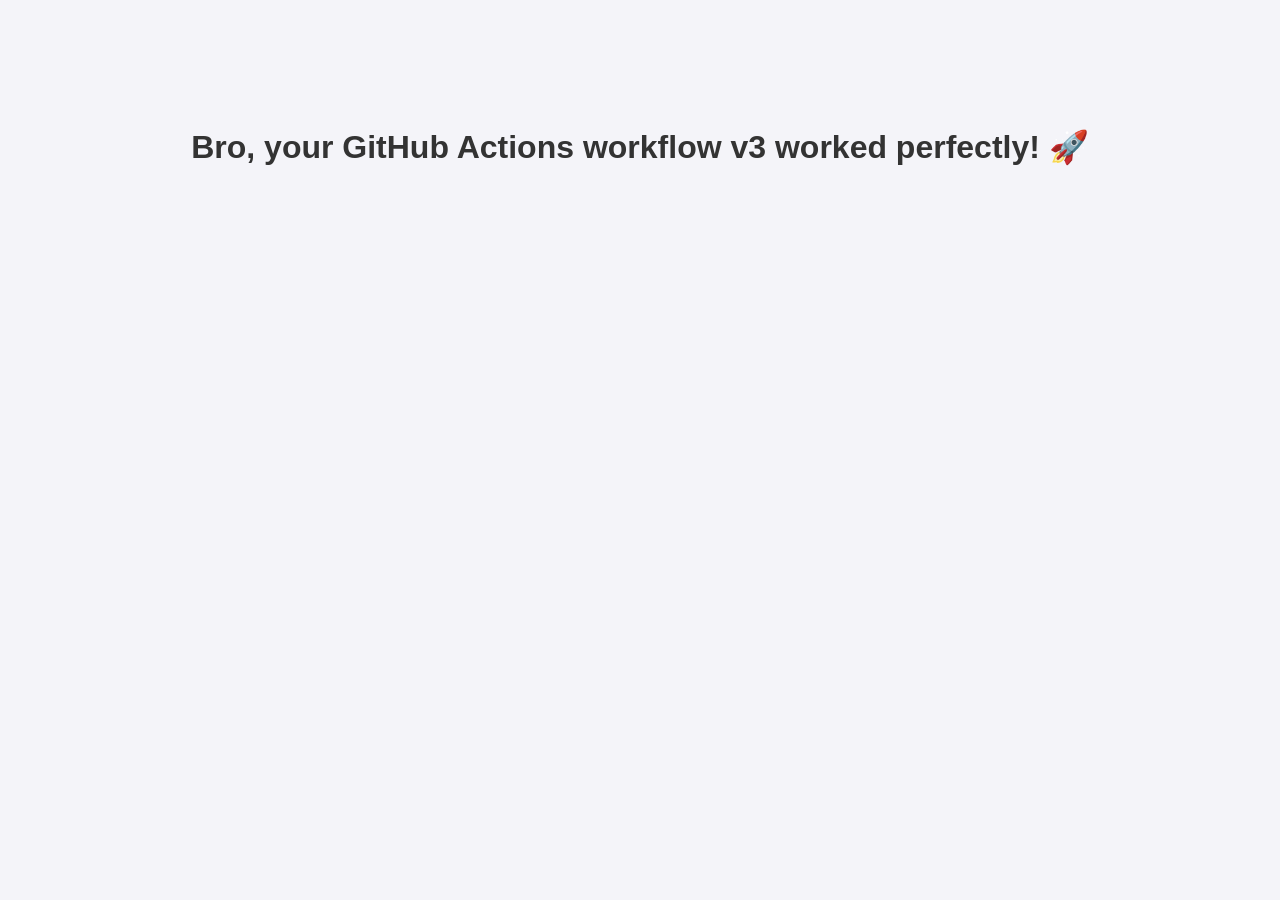
==== index.html @ 8fa83469 "adding cd part in action.yaml" ====
<!DOCTYPE html>
<html lang="en">
<head>
    <meta charset="UTF-8">
    <title>GitHub Actions Demo</title>
    <style>
        body { font-family: sans-serif; text-align: center; margin-top: 10%; background: #f4f4f9; }
        h1 { color: #333; }
    </style>
</head>
<body>
    <h1>Bro, your GitHub Actions workflow v3 worked perfectly! 🚀</h1>
</body>
</html>
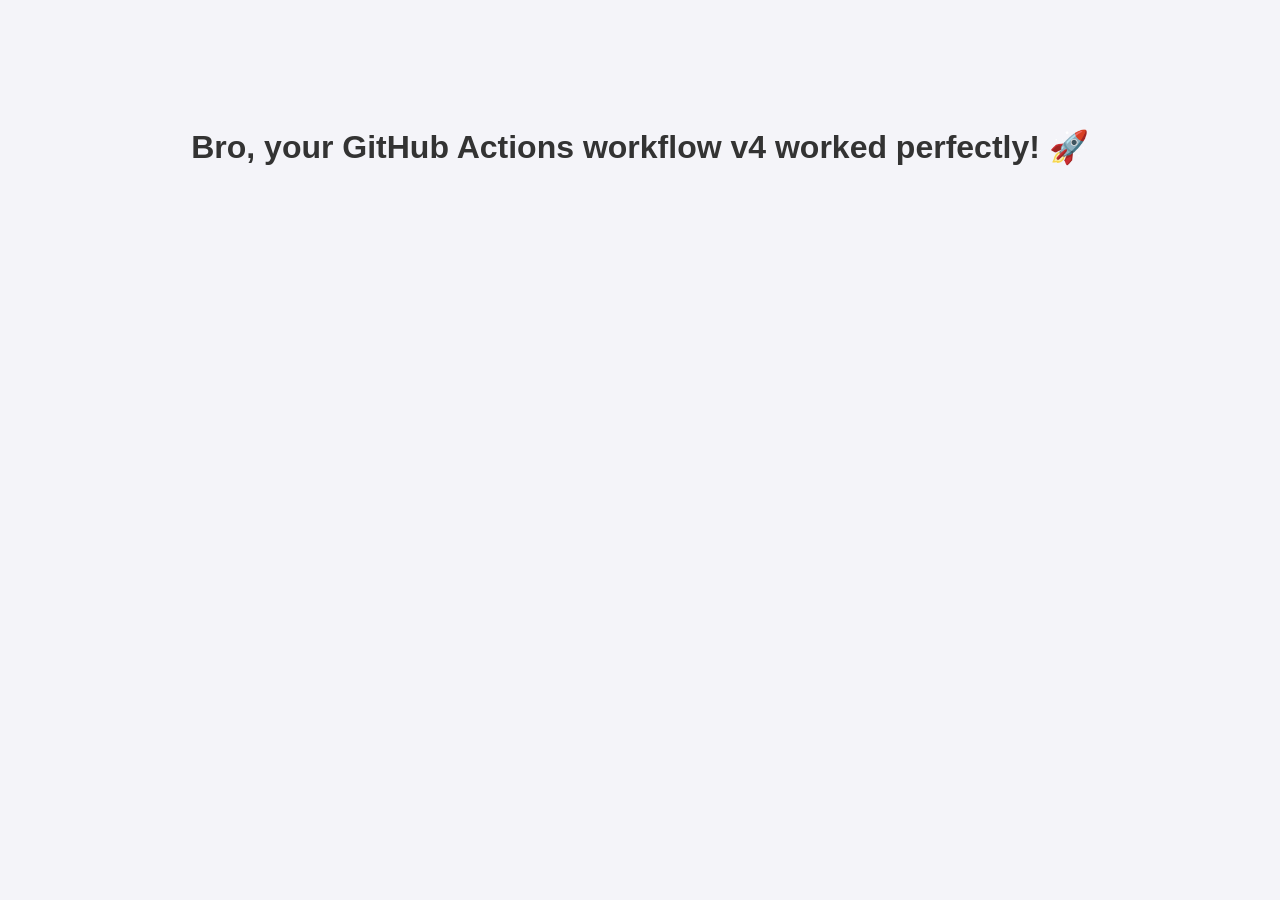
==== commit 891b28f2: "version4" ====
--- a/index.html
+++ b/index.html
@@ -9,6 +9,6 @@
     </style>
 </head>
 <body>
-    <h1>Bro, your GitHub Actions workflow v3 worked perfectly! 🚀</h1>
+    <h1>Bro, your GitHub Actions workflow v4 worked perfectly! 🚀</h1>
 </body>
 </html>
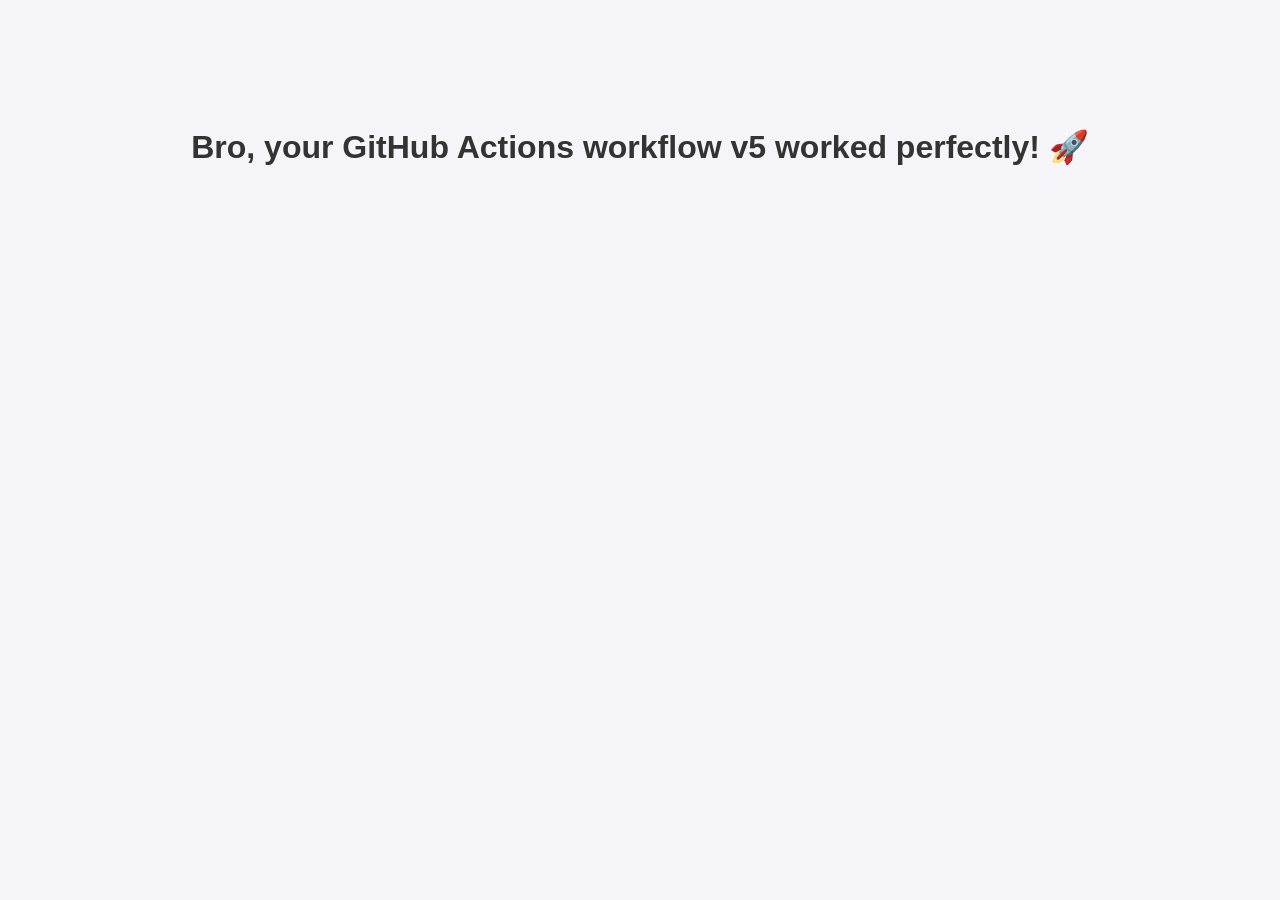
==== commit 6e616553: "updated version5" ====
--- a/index.html
+++ b/index.html
@@ -9,6 +9,6 @@
     </style>
 </head>
 <body>
-    <h1>Bro, your GitHub Actions workflow v4 worked perfectly! 🚀</h1>
+    <h1>Bro, your GitHub Actions workflow v5  worked perfectly! 🚀</h1>
 </body>
 </html>
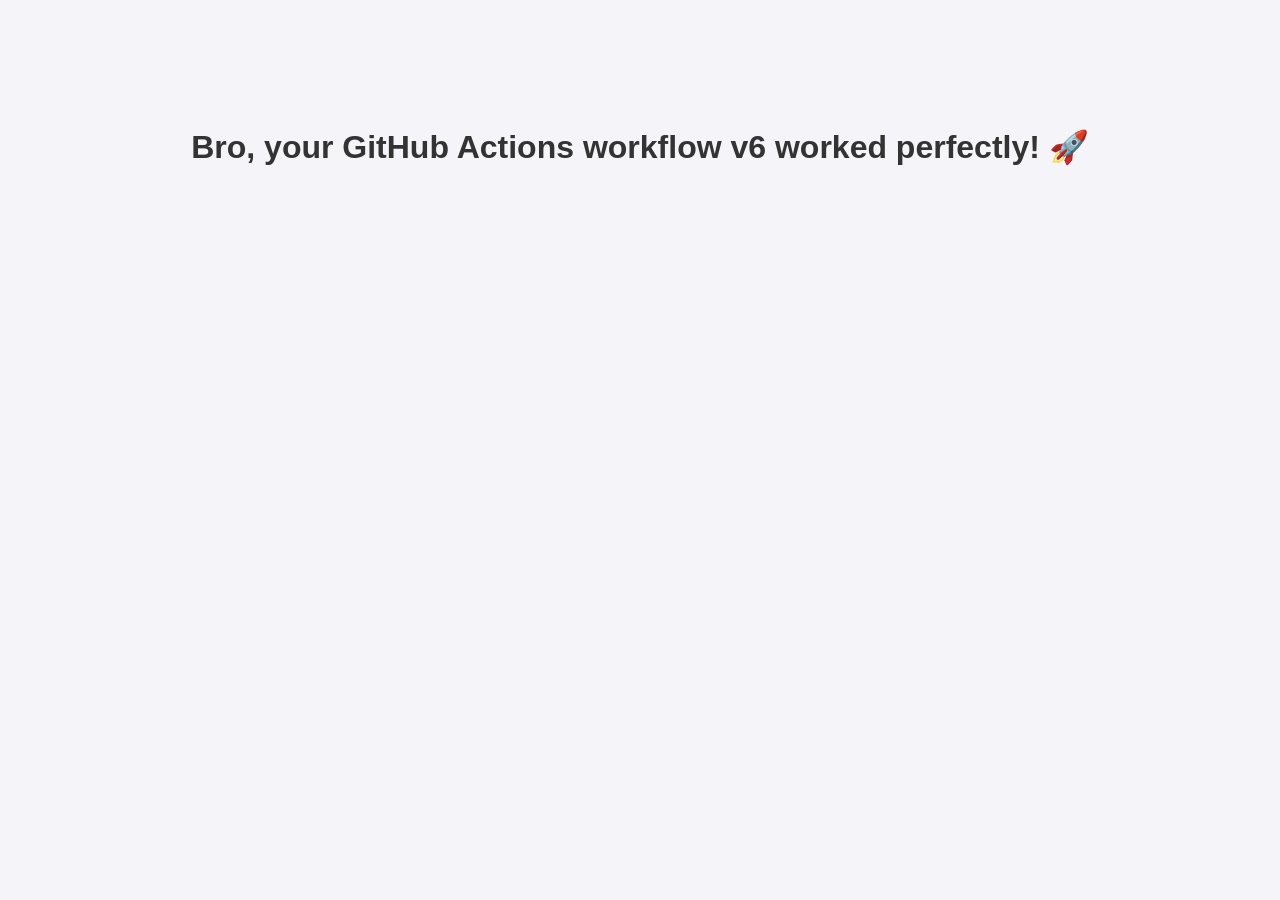
==== commit dc656b78: "version6" ====
--- a/index.html
+++ b/index.html
@@ -9,6 +9,6 @@
     </style>
 </head>
 <body>
-    <h1>Bro, your GitHub Actions workflow v5  worked perfectly! 🚀</h1>
+    <h1>Bro, your GitHub Actions workflow v6 worked perfectly! 🚀</h1>
 </body>
 </html>
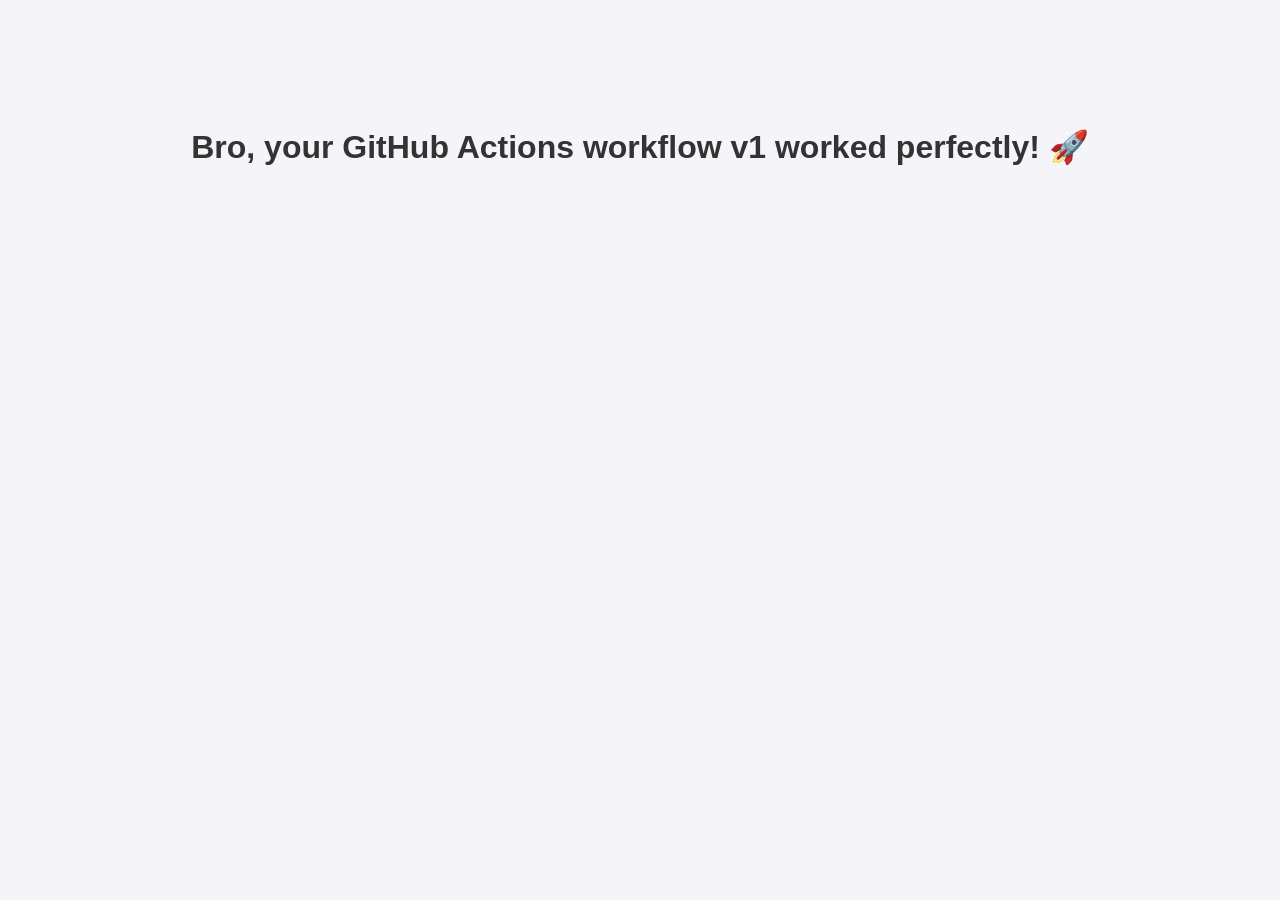
==== commit 63457250: "created new cluster" ====
--- a/index.html
+++ b/index.html
@@ -9,6 +9,6 @@
     </style>
 </head>
 <body>
-    <h1>Bro, your GitHub Actions workflow v6 worked perfectly! 🚀</h1>
+    <h1>Bro, your GitHub Actions workflow v1 worked perfectly! 🚀</h1>
 </body>
 </html>
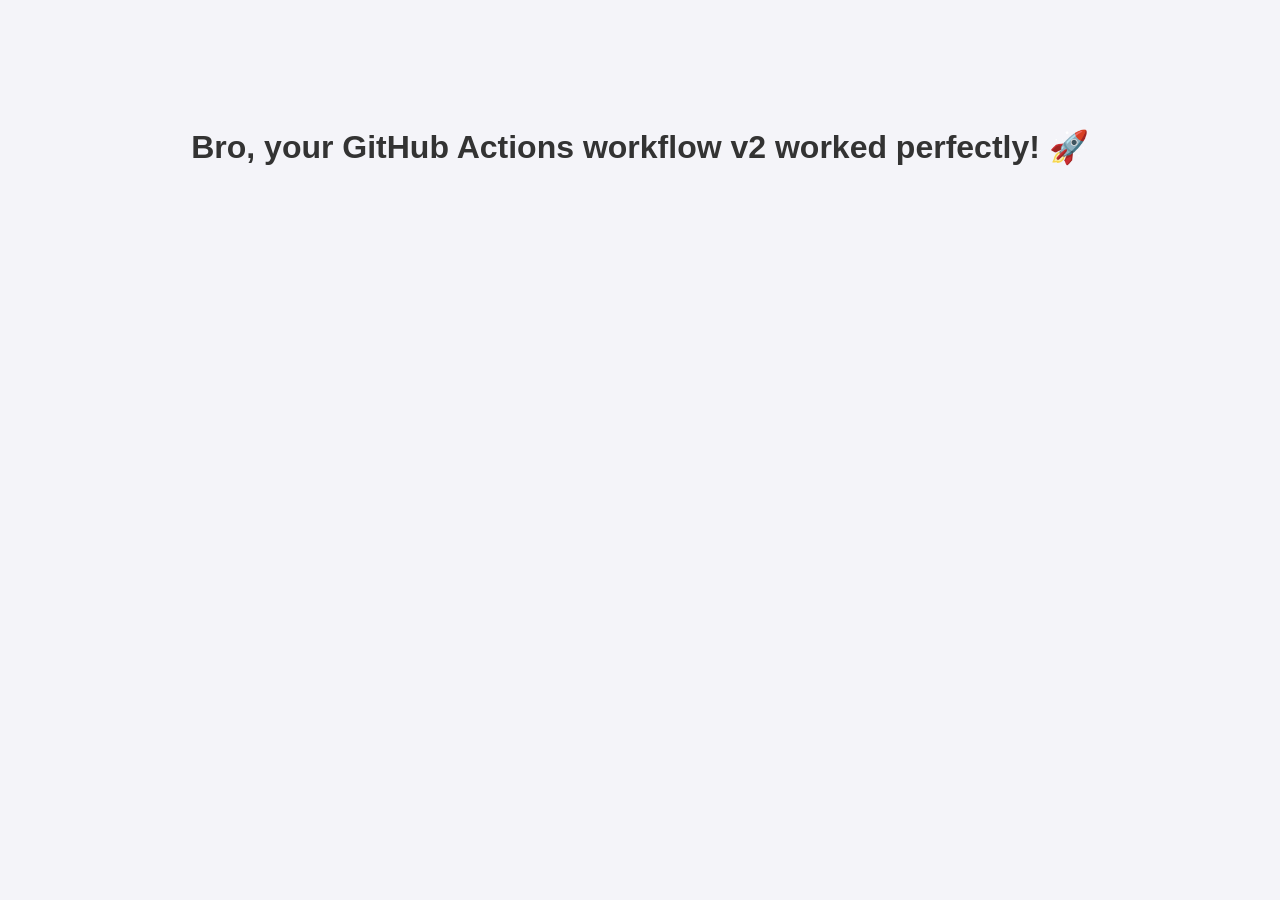
==== commit 670f28fa: "added rollback pipeline" ====
--- a/index.html
+++ b/index.html
@@ -9,6 +9,6 @@
     </style>
 </head>
 <body>
-    <h1>Bro, your GitHub Actions workflow v1 worked perfectly! 🚀</h1>
+    <h1>Bro, your GitHub Actions workflow v2 worked perfectly! 🚀</h1>
 </body>
 </html>
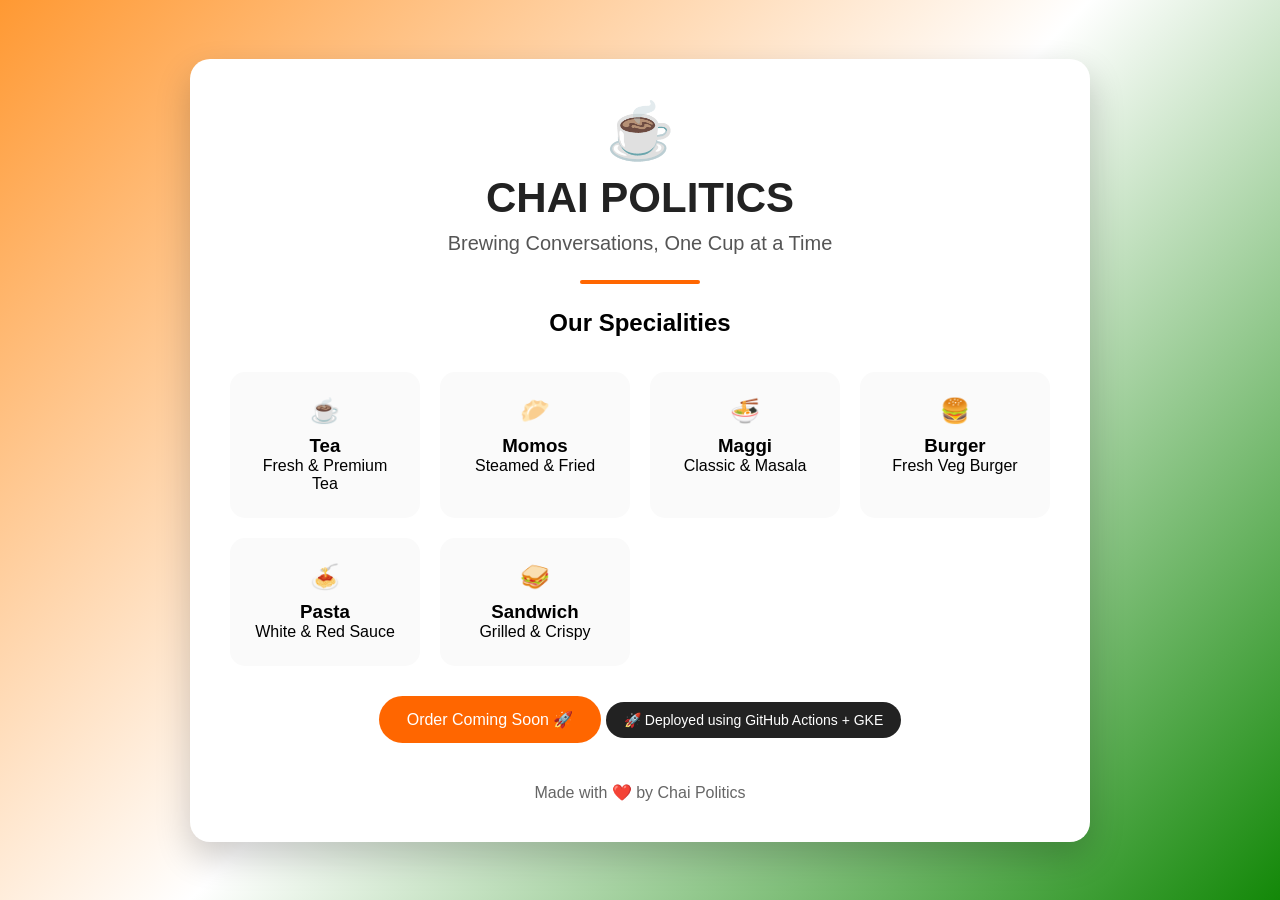
==== commit 3b1d1083: "improved index.html code" ====
--- a/index.html
+++ b/index.html
@@ -1,14 +1,218 @@
 <!DOCTYPE html>
 <html lang="en">
 <head>
-    <meta charset="UTF-8">
-    <title>GitHub Actions Demo</title>
-    <style>
-        body { font-family: sans-serif; text-align: center; margin-top: 10%; background: #f4f4f9; }
-        h1 { color: #333; }
-    </style>
+<meta charset="UTF-8">
+<meta name="viewport" content="width=device-width, initial-scale=1.0">
+
+<title>Chai Politics</title>
+
+<style>
+
+*{
+    margin:0;
+    padding:0;
+    box-sizing:border-box;
+    font-family:Arial, Helvetica, sans-serif;
+}
+
+body{
+    background:linear-gradient(135deg,#FF9933,#ffffff,#138808);
+    min-height:100vh;
+    display:flex;
+    justify-content:center;
+    align-items:center;
+}
+
+.container{
+
+    width:90%;
+    max-width:900px;
+    background:white;
+    border-radius:20px;
+    padding:40px;
+    text-align:center;
+    box-shadow:0 15px 35px rgba(0,0,0,.2);
+
+}
+
+.logo{
+
+    font-size:55px;
+
+}
+
+h1{
+
+    margin-top:10px;
+    color:#222;
+    font-size:42px;
+
+}
+
+.tagline{
+
+    margin-top:10px;
+    color:#555;
+    font-size:20px;
+
+}
+
+.line{
+
+    width:120px;
+    height:4px;
+    background:#ff6600;
+    margin:25px auto;
+    border-radius:20px;
+
+}
+
+.menu{
+
+    display:grid;
+    grid-template-columns:repeat(auto-fit,minmax(180px,1fr));
+    gap:20px;
+    margin-top:35px;
+
+}
+
+.card{
+
+    background:#fafafa;
+    border-radius:15px;
+    padding:25px;
+    transition:.3s;
+
+}
+
+.card:hover{
+
+    transform:translateY(-8px);
+    box-shadow:0 8px 20px rgba(0,0,0,.15);
+
+}
+
+.card h2{
+
+    margin-bottom:10px;
+
+}
+
+.footer{
+
+    margin-top:40px;
+    color:#666;
+
+}
+
+.version{
+
+    margin-top:25px;
+    background:#222;
+    color:white;
+    display:inline-block;
+    padding:10px 18px;
+    border-radius:25px;
+    font-size:14px;
+
+}
+
+.btn{
+
+    display:inline-block;
+    margin-top:30px;
+    background:#ff6600;
+    color:white;
+    text-decoration:none;
+    padding:14px 28px;
+    border-radius:30px;
+    transition:.3s;
+
+}
+
+.btn:hover{
+
+    background:#e65c00;
+
+}
+
+</style>
+
 </head>
+
 <body>
-    <h1>Bro, your GitHub Actions workflow v2 worked perfectly! 🚀</h1>
+
+<div class="container">
+
+<div class="logo">☕</div>
+
+<h1>CHAI POLITICS</h1>
+
+<p class="tagline">
+Brewing Conversations, One Cup at a Time
+</p>
+
+<div class="line"></div>
+
+<h2>Our Specialities</h2>
+
+<div class="menu">
+
+<div class="card">
+<h2>☕</h2>
+<h3>Tea</h3>
+<p>Fresh & Premium Tea</p>
+</div>
+
+<div class="card">
+<h2>🥟</h2>
+<h3>Momos</h3>
+<p>Steamed & Fried</p>
+</div>
+
+<div class="card">
+<h2>🍜</h2>
+<h3>Maggi</h3>
+<p>Classic & Masala</p>
+</div>
+
+<div class="card">
+<h2>🍔</h2>
+<h3>Burger</h3>
+<p>Fresh Veg Burger</p>
+</div>
+
+<div class="card">
+<h2>🍝</h2>
+<h3>Pasta</h3>
+<p>White & Red Sauce</p>
+</div>
+
+<div class="card">
+<h2>🥪</h2>
+<h3>Sandwich</h3>
+<p>Grilled & Crispy</p>
+</div>
+
+</div>
+
+<a href="#" class="btn">
+Order Coming Soon 🚀
+</a>
+
+<div class="version">
+
+🚀 Deployed using GitHub Actions + GKE
+
+</div>
+
+<p class="footer">
+
+Made with ❤️ by Chai Politics
+
+</p>
+
+</div>
+
 </body>
 </html>
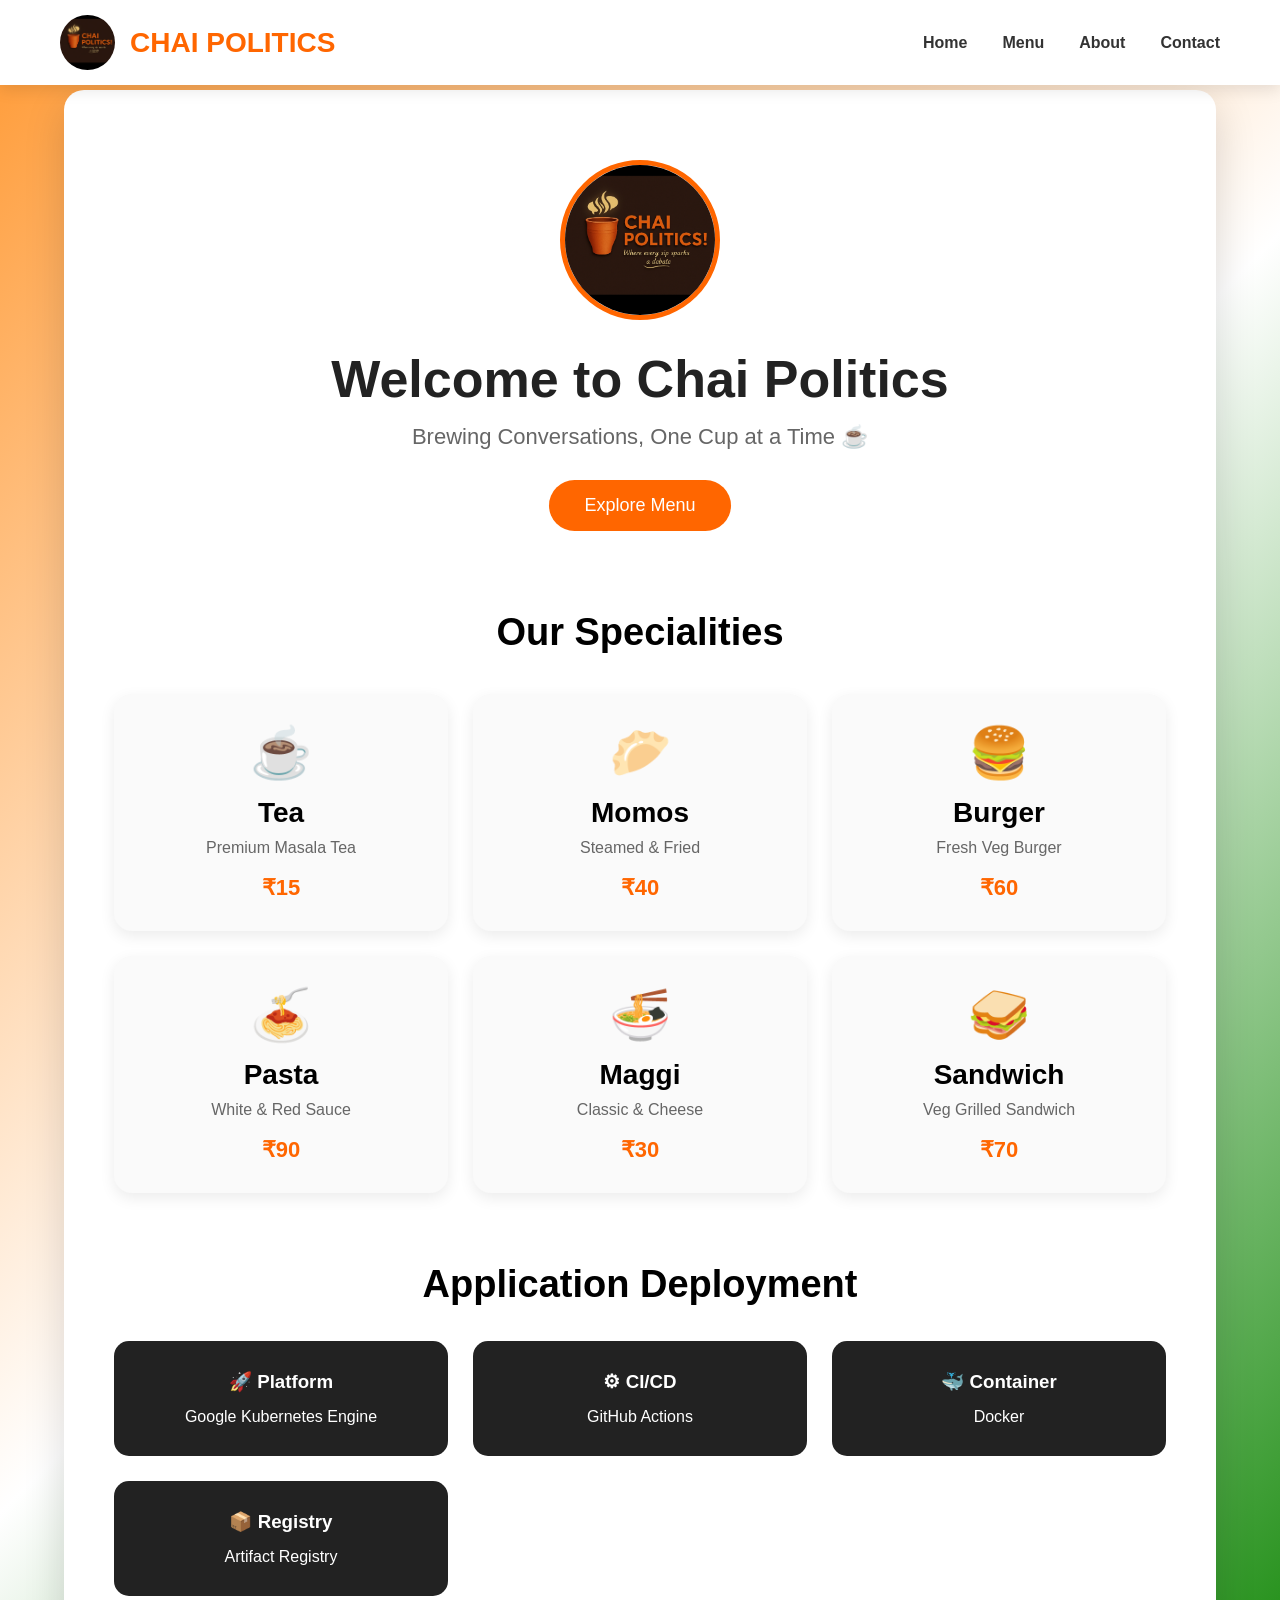
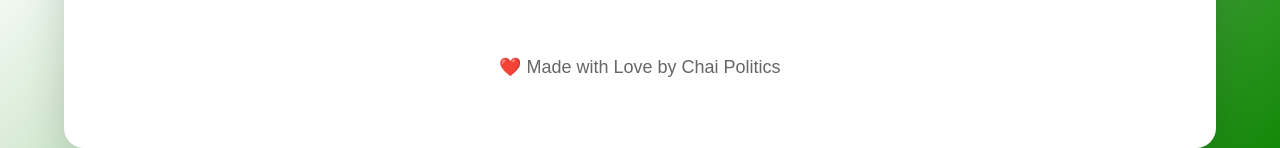
==== commit c107b342: "added css" ====
--- a/index.html
+++ b/index.html
@@ -1,218 +1,145 @@
 <!DOCTYPE html>
 <html lang="en">
+
 <head>
-<meta charset="UTF-8">
-<meta name="viewport" content="width=device-width, initial-scale=1.0">
+    <meta charset="UTF-8">
+    <meta name="viewport" content="width=device-width, initial-scale=1.0">
+    <title>Chai Politics</title>
 
-<title>Chai Politics</title>
-
-<style>
-
-*{
-    margin:0;
-    padding:0;
-    box-sizing:border-box;
-    font-family:Arial, Helvetica, sans-serif;
-}
-
-body{
-    background:linear-gradient(135deg,#FF9933,#ffffff,#138808);
-    min-height:100vh;
-    display:flex;
-    justify-content:center;
-    align-items:center;
-}
-
-.container{
-
-    width:90%;
-    max-width:900px;
-    background:white;
-    border-radius:20px;
-    padding:40px;
-    text-align:center;
-    box-shadow:0 15px 35px rgba(0,0,0,.2);
-
-}
-
-.logo{
-
-    font-size:55px;
-
-}
-
-h1{
-
-    margin-top:10px;
-    color:#222;
-    font-size:42px;
-
-}
-
-.tagline{
-
-    margin-top:10px;
-    color:#555;
-    font-size:20px;
-
-}
-
-.line{
-
-    width:120px;
-    height:4px;
-    background:#ff6600;
-    margin:25px auto;
-    border-radius:20px;
-
-}
-
-.menu{
-
-    display:grid;
-    grid-template-columns:repeat(auto-fit,minmax(180px,1fr));
-    gap:20px;
-    margin-top:35px;
-
-}
-
-.card{
-
-    background:#fafafa;
-    border-radius:15px;
-    padding:25px;
-    transition:.3s;
-
-}
-
-.card:hover{
-
-    transform:translateY(-8px);
-    box-shadow:0 8px 20px rgba(0,0,0,.15);
-
-}
-
-.card h2{
-
-    margin-bottom:10px;
-
-}
-
-.footer{
-
-    margin-top:40px;
-    color:#666;
-
-}
-
-.version{
-
-    margin-top:25px;
-    background:#222;
-    color:white;
-    display:inline-block;
-    padding:10px 18px;
-    border-radius:25px;
-    font-size:14px;
-
-}
-
-.btn{
-
-    display:inline-block;
-    margin-top:30px;
-    background:#ff6600;
-    color:white;
-    text-decoration:none;
-    padding:14px 28px;
-    border-radius:30px;
-    transition:.3s;
-
-}
-
-.btn:hover{
-
-    background:#e65c00;
-
-}
-
-</style>
-
+    <link rel="stylesheet" href="css/style.css">
 </head>
 
 <body>
 
-<div class="container">
+    <nav>
 
-<div class="logo">☕</div>
+        <div class="logo">
 
-<h1>CHAI POLITICS</h1>
+            <img src="images/logo.jpeg" alt="Chai Politics Logo">
 
-<p class="tagline">
-Brewing Conversations, One Cup at a Time
-</p>
+            <span>CHAI POLITICS</span>
 
-<div class="line"></div>
+        </div>
 
-<h2>Our Specialities</h2>
+        <ul>
 
-<div class="menu">
+            <li><a href="#">Home</a></li>
+            <li><a href="#">Menu</a></li>
+            <li><a href="#">About</a></li>
+            <li><a href="#">Contact</a></li>
 
-<div class="card">
-<h2>☕</h2>
-<h3>Tea</h3>
-<p>Fresh & Premium Tea</p>
-</div>
+        </ul>
 
-<div class="card">
-<h2>🥟</h2>
-<h3>Momos</h3>
-<p>Steamed & Fried</p>
-</div>
+    </nav>
 
-<div class="card">
-<h2>🍜</h2>
-<h3>Maggi</h3>
-<p>Classic & Masala</p>
-</div>
+    <div class="container">
 
-<div class="card">
-<h2>🍔</h2>
-<h3>Burger</h3>
-<p>Fresh Veg Burger</p>
-</div>
+        <section class="hero">
 
-<div class="card">
-<h2>🍝</h2>
-<h3>Pasta</h3>
-<p>White & Red Sauce</p>
-</div>
+            <img src="images/logo.jpeg" class="hero-logo" alt="Logo">
 
-<div class="card">
-<h2>🥪</h2>
-<h3>Sandwich</h3>
-<p>Grilled & Crispy</p>
-</div>
+            <h1>Welcome to Chai Politics</h1>
 
-</div>
+            <p>
+                Brewing Conversations, One Cup at a Time ☕
+            </p>
 
-<a href="#" class="btn">
-Order Coming Soon 🚀
-</a>
+            <a href="#" class="btn">
+                Explore Menu
+            </a>
 
-<div class="version">
+        </section>
 
-🚀 Deployed using GitHub Actions + GKE
+        <section class="menu-section">
 
-</div>
+            <h2>Our Specialities</h2>
 
-<p class="footer">
+            <div class="cards">
 
-Made with ❤️ by Chai Politics
+                <div class="card">
+                    <div class="emoji">☕</div>
+                    <h3>Tea</h3>
+                    <p>Premium Masala Tea</p>
+                    <span>₹15</span>
+                </div>
 
-</p>
+                <div class="card">
+                    <div class="emoji">🥟</div>
+                    <h3>Momos</h3>
+                    <p>Steamed & Fried</p>
+                    <span>₹40</span>
+                </div>
 
-</div>
+                <div class="card">
+                    <div class="emoji">🍔</div>
+                    <h3>Burger</h3>
+                    <p>Fresh Veg Burger</p>
+                    <span>₹60</span>
+                </div>
+
+                <div class="card">
+                    <div class="emoji">🍝</div>
+                    <h3>Pasta</h3>
+                    <p>White & Red Sauce</p>
+                    <span>₹90</span>
+                </div>
+
+                <div class="card">
+                    <div class="emoji">🍜</div>
+                    <h3>Maggi</h3>
+                    <p>Classic & Cheese</p>
+                    <span>₹30</span>
+                </div>
+
+                <div class="card">
+                    <div class="emoji">🥪</div>
+                    <h3>Sandwich</h3>
+                    <p>Veg Grilled Sandwich</p>
+                    <span>₹70</span>
+                </div>
+
+            </div>
+
+        </section>
+
+        <section class="devops">
+
+            <h2>Application Deployment</h2>
+
+            <div class="info">
+
+                <div class="box">
+                    <h3>🚀 Platform</h3>
+                    <p>Google Kubernetes Engine</p>
+                </div>
+
+                <div class="box">
+                    <h3>⚙ CI/CD</h3>
+                    <p>GitHub Actions</p>
+                </div>
+
+                <div class="box">
+                    <h3>🐳 Container</h3>
+                    <p>Docker</p>
+                </div>
+
+                <div class="box">
+                    <h3>📦 Registry</h3>
+                    <p>Artifact Registry</p>
+                </div>
+
+            </div>
+
+        </section>
+
+        <footer>
+
+            ❤️ Made with Love by Chai Politics
+
+        </footer>
+
+    </div>
 
 </body>
+
 </html>
--- a/css/style.css
+++ b/css/style.css
@@ -0,0 +1,263 @@
+*{
+    margin:0;
+    padding:0;
+    box-sizing:border-box;
+    font-family:Arial, Helvetica, sans-serif;
+}
+
+body{
+    background:linear-gradient(135deg,#FF9933,#ffffff,#138808);
+    min-height:100vh;
+    padding-top:90px;
+}
+
+/* ==========================
+        NAVBAR
+========================== */
+
+nav{
+    position:fixed;
+    top:0;
+    left:0;
+    width:100%;
+    background:#ffffff;
+    display:flex;
+    justify-content:space-between;
+    align-items:center;
+    padding:15px 60px;
+    box-shadow:0 5px 15px rgba(0,0,0,.1);
+    z-index:1000;
+}
+
+.logo{
+    display:flex;
+    align-items:center;
+    font-size:28px;
+    font-weight:bold;
+    color:#ff6600;
+}
+
+.logo img{
+    width:55px;
+    height:55px;
+    border-radius:50%;
+    object-fit:cover;
+    margin-right:15px;
+}
+
+nav ul{
+    display:flex;
+    list-style:none;
+}
+
+nav ul li{
+    margin-left:35px;
+}
+
+nav ul li a{
+    text-decoration:none;
+    color:#333;
+    font-weight:bold;
+    transition:.3s;
+}
+
+nav ul li a:hover{
+    color:#ff6600;
+}
+
+/* ==========================
+        MAIN CONTAINER
+========================== */
+
+.container{
+    width:90%;
+    max-width:1200px;
+    margin:auto;
+    background:#ffffff;
+    border-radius:20px;
+    padding:50px;
+    box-shadow:0 15px 40px rgba(0,0,0,.15);
+}
+
+/* ==========================
+        HERO
+========================== */
+
+.hero{
+    text-align:center;
+    padding:20px;
+}
+
+.hero-logo{
+    width:160px;
+    height:160px;
+    border-radius:50%;
+    object-fit:cover;
+    border:5px solid #ff6600;
+}
+
+.hero h1{
+    margin-top:25px;
+    font-size:52px;
+    color:#222;
+}
+
+.hero p{
+    margin-top:15px;
+    font-size:22px;
+    color:#666;
+}
+
+.btn{
+    display:inline-block;
+    margin-top:30px;
+    padding:15px 35px;
+    background:#ff6600;
+    color:white;
+    text-decoration:none;
+    border-radius:40px;
+    font-size:18px;
+    transition:.3s;
+}
+
+.btn:hover{
+    background:#e45a00;
+}
+
+/* ==========================
+        MENU
+========================== */
+
+.menu-section{
+    margin-top:60px;
+}
+
+.menu-section h2{
+    text-align:center;
+    font-size:38px;
+    margin-bottom:40px;
+}
+
+.cards{
+    display:grid;
+    grid-template-columns:repeat(auto-fit,minmax(250px,1fr));
+    gap:25px;
+}
+
+.card{
+    background:#fafafa;
+    padding:30px;
+    border-radius:18px;
+    text-align:center;
+    transition:.3s;
+    box-shadow:0 5px 15px rgba(0,0,0,.08);
+}
+
+.card:hover{
+    transform:translateY(-10px);
+    box-shadow:0 15px 30px rgba(0,0,0,.15);
+}
+
+.emoji{
+    font-size:50px;
+}
+
+.card h3{
+    margin-top:15px;
+    font-size:28px;
+}
+
+.card p{
+    margin-top:10px;
+    color:#666;
+}
+
+.card span{
+    display:block;
+    margin-top:18px;
+    font-size:22px;
+    color:#ff6600;
+    font-weight:bold;
+}
+
+/* ==========================
+        DEVOPS SECTION
+========================== */
+
+.devops{
+    margin-top:70px;
+}
+
+.devops h2{
+    text-align:center;
+    margin-bottom:35px;
+    font-size:38px;
+}
+
+.info{
+    display:grid;
+    grid-template-columns:repeat(auto-fit,minmax(250px,1fr));
+    gap:25px;
+}
+
+.box{
+    background:#222;
+    color:white;
+    padding:30px;
+    text-align:center;
+    border-radius:15px;
+    transition:.3s;
+}
+
+.box:hover{
+    background:#ff6600;
+    transform:translateY(-8px);
+}
+
+.box h3{
+    margin-bottom:15px;
+}
+
+/* ==========================
+        FOOTER
+========================== */
+
+footer{
+    margin-top:60px;
+    text-align:center;
+    color:#666;
+    font-size:18px;
+    padding-bottom:20px;
+}
+
+/* ==========================
+        RESPONSIVE
+========================== */
+
+@media(max-width:768px){
+
+    nav{
+        flex-direction:column;
+        padding:20px;
+    }
+
+    nav ul{
+        margin-top:15px;
+    }
+
+    nav ul li{
+        margin:0 10px;
+    }
+
+    .hero h1{
+        font-size:38px;
+    }
+
+    .hero p{
+        font-size:18px;
+    }
+
+    .container{
+        padding:30px;
+    }
+}
